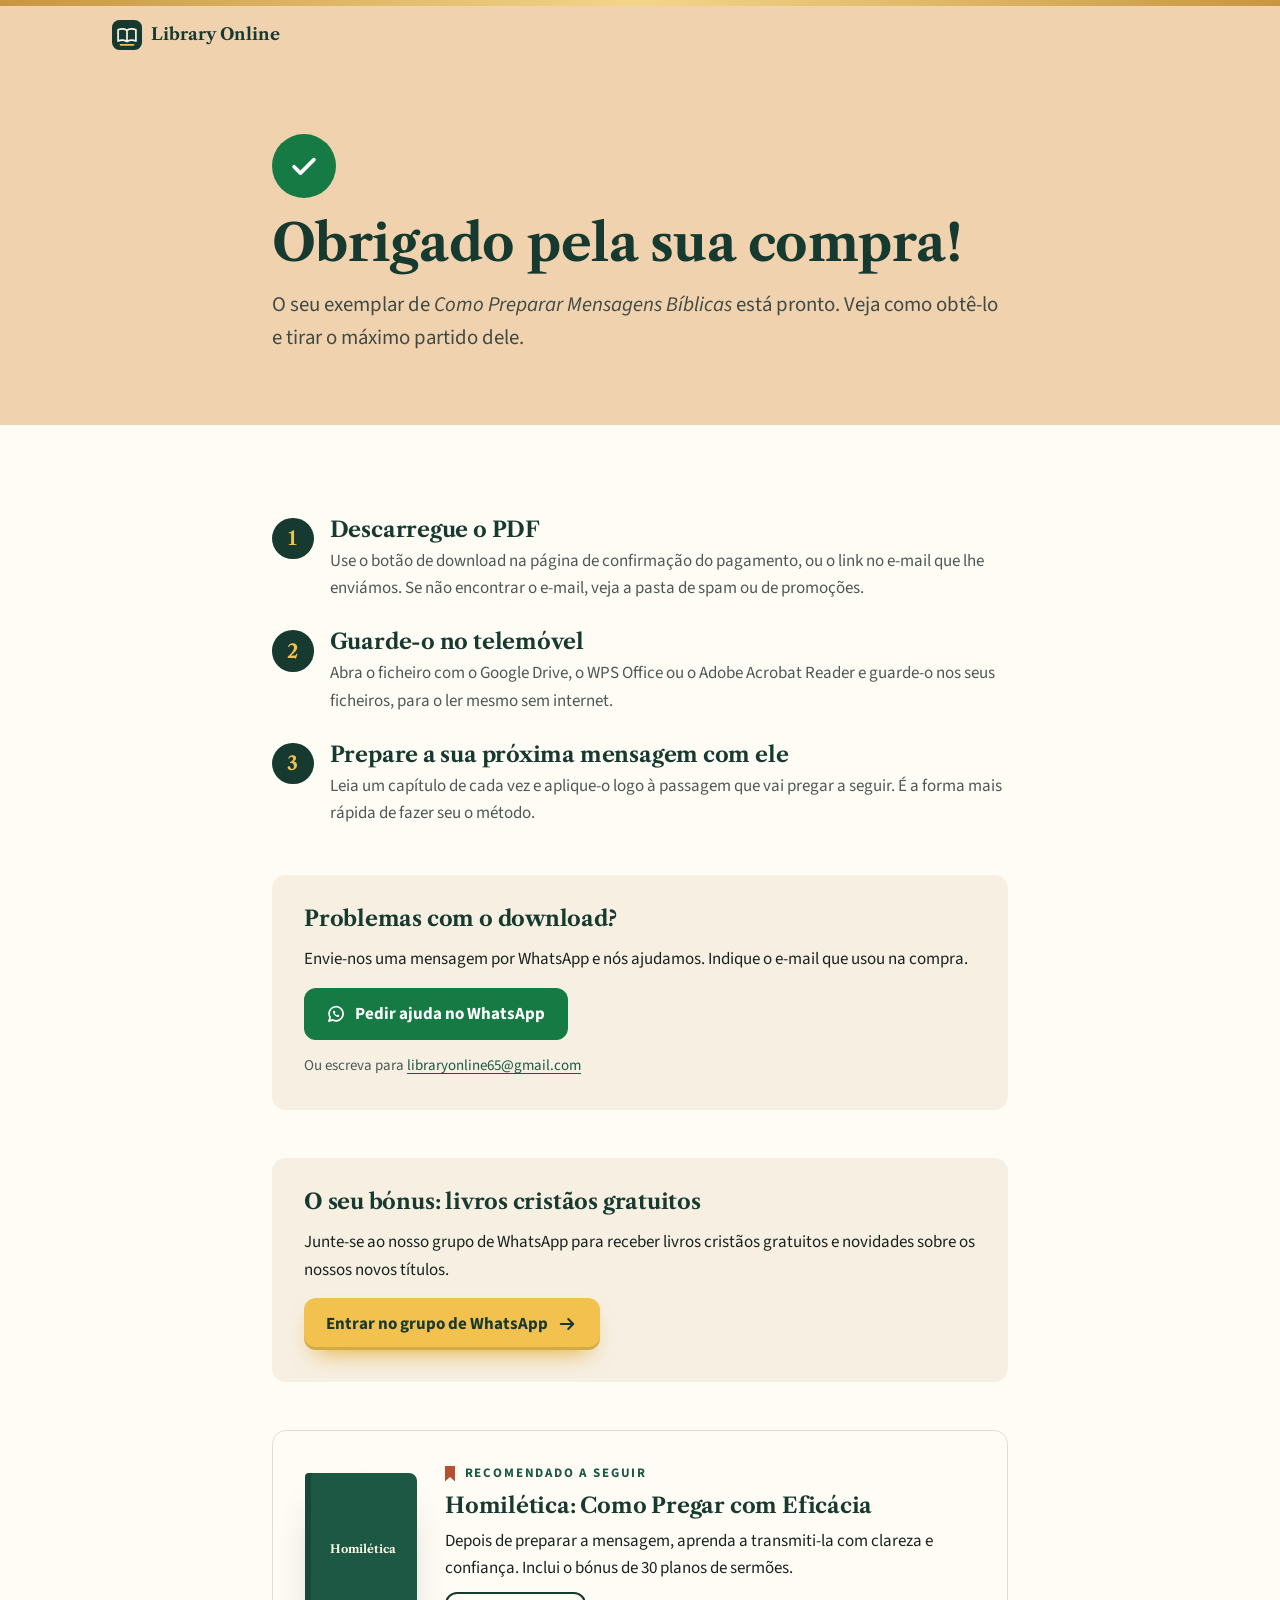
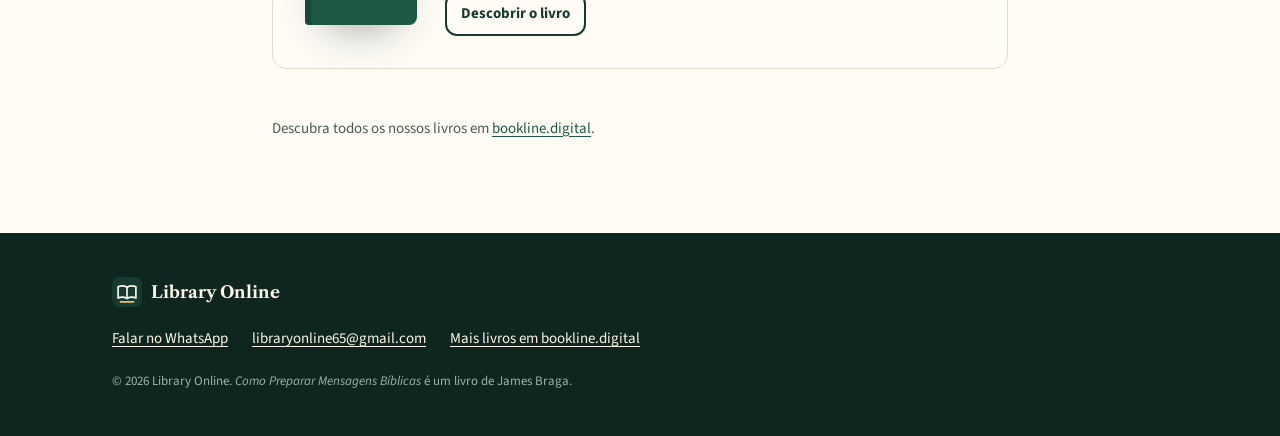
==== obrigado.html @ d7faa7a2 "Add Portuguese (Portugal) sales funnel for Como Preparar Mensagens Bíblicas European Portuguese tran" ====
<!doctype html>
<html lang="pt-PT">
<head>
  <meta charset="utf-8">
  <meta name="viewport" content="width=device-width, initial-scale=1, viewport-fit=cover">
  <title>Obrigado · Como Preparar Mensagens Bíblicas</title>
  <meta name="robots" content="noindex">
  <meta name="theme-color" content="#173a30">
  <meta name="color-scheme" content="light">
  <link rel="icon" href="data:image/svg+xml,%3Csvg xmlns='http://www.w3.org/2000/svg' viewBox='0 0 32 32'%3E%3Crect width='32' height='32' rx='8' fill='%23173a30'/%3E%3Cpath d='M6.5 10.5c3.2-1.4 6.4-1.3 9.5.5v12c-3.1-1.8-6.3-1.9-9.5-.5zM25.5 10.5c-3.2-1.4-6.4-1.3-9.5.5v12c3.1-1.8 6.3-1.9 9.5-.5z' fill='none' stroke='%23fbf6e8' stroke-width='1.8' stroke-linejoin='round'/%3E%3C/svg%3E">

  <link rel="preconnect" href="https://fonts.googleapis.com">
  <link rel="preconnect" href="https://fonts.gstatic.com" crossorigin>
  <link rel="stylesheet" href="https://fonts.googleapis.com/css2?family=Libre+Caslon+Text:ital,wght@0,700;1,400&family=Source+Sans+3:wght@400;600;700&display=swap">
  <link rel="stylesheet" href="assets/css/style.css">
</head>
<body data-page="thank-you">

<svg width="0" height="0" style="position:absolute" aria-hidden="true" focusable="false">
  <symbol id="i-check" viewBox="0 0 24 24"><path d="m5 12.5 4.5 4.5L19 7.5" fill="none" stroke="currentColor" stroke-width="2.6" stroke-linecap="round" stroke-linejoin="round"/></symbol>
  <symbol id="i-chat" viewBox="0 0 24 24"><path d="M20.5 11.6a8.4 8.4 0 0 1-12.3 7.5L3.5 20.5l1.5-4.4a8.4 8.4 0 1 1 15.5-4.5Z" fill="none" stroke="currentColor" stroke-width="2" stroke-linejoin="round"/><path d="M9.3 8.2c-.5 0-.9.4-.9 1 0 3 3.4 6.4 6.4 6.4.6 0 1-.4 1-.9v-1.2l-1.9-.8-.9.9c-1.1-.5-2.1-1.5-2.6-2.6l.9-.9-.8-1.9H9.3Z" fill="currentColor"/></symbol>
  <symbol id="i-arrow" viewBox="0 0 24 24"><path d="M4.5 12h15m-6-6 6 6-6 6" fill="none" stroke="currentColor" stroke-width="2.4" stroke-linecap="round" stroke-linejoin="round"/></symbol>
  <symbol id="i-book" viewBox="0 0 32 32"><rect width="32" height="32" rx="8" fill="#173a30"/><path d="M6.5 10.5c3.2-1.4 6.4-1.3 9.5.5v12c-3.1-1.8-6.3-1.9-9.5-.5zM25.5 10.5c-3.2-1.4-6.4-1.3-9.5.5v12c3.1-1.8 6.3-1.9 9.5-.5z" fill="none" stroke="#fbf6e8" stroke-width="1.8" stroke-linejoin="round"/><path d="M9 26.5h14" stroke="#f2c14e" stroke-width="1.8" stroke-linecap="round"/></symbol>
</svg>

<div class="cover-stripe" aria-hidden="true"></div>

<header class="site-header">
  <div class="wrap header-inner">
    <a class="brand" href="https://bookline.digital" data-link="booklineUrl"><svg aria-hidden="true"><use href="#i-book"/></svg>Library Online</a>
  </div>
</header>

<main>
  <section class="thanks-hero" aria-labelledby="thanks-title">
    <div class="wrap narrow flow">
      <span class="done-mark" aria-hidden="true"><svg><use href="#i-check"/></svg></span>
      <h1 id="thanks-title">Obrigado pela sua compra!</h1>
      <p class="lead">O seu exemplar de <i>Como Preparar Mensagens Bíblicas</i> está pronto. Veja como obtê-lo e tirar o máximo partido dele.</p>
    </div>
  </section>

  <section class="section">
    <div class="wrap narrow flow flow-lg">
      <ol class="steps-list steps-vertical">
        <li>
          <span class="step-num" aria-hidden="true">1</span>
          <h2>Descarregue o PDF</h2>
          <p>Use o botão de download na página de confirmação do pagamento, ou o link no e-mail que lhe enviámos. Se não encontrar o e-mail, veja a pasta de spam ou de promoções.</p>
        </li>
        <li>
          <span class="step-num" aria-hidden="true">2</span>
          <h2>Guarde-o no telemóvel</h2>
          <p>Abra o ficheiro com o Google Drive, o WPS Office ou o Adobe Acrobat Reader e guarde-o nos seus ficheiros, para o ler mesmo sem internet.</p>
        </li>
        <li>
          <span class="step-num" aria-hidden="true">3</span>
          <h2>Prepare a sua próxima mensagem com ele</h2>
          <p>Leia um capítulo de cada vez e aplique-o logo à passagem que vai pregar a seguir. É a forma mais rápida de fazer seu o método.</p>
        </li>
      </ol>

      <div class="panel">
        <h2>Problemas com o download?</h2>
        <p>Envie-nos uma mensagem por WhatsApp e nós ajudamos. Indique o e-mail que usou na compra.</p>
        <a class="btn btn-whatsapp" href="https://wa.me/243823226790" data-whatsapp="Olá Library Online, comprei Como Preparar Mensagens Bíblicas e preciso de ajuda para o descarregar." target="_blank" rel="noopener"><svg aria-hidden="true"><use href="#i-chat"/></svg>Pedir ajuda no WhatsApp</a>
        <p class="small">Ou escreva para <a href="mailto:libraryonline65@gmail.com" data-email>libraryonline65@gmail.com</a></p>
      </div>

      <div class="panel">
        <h2>O seu bónus: livros cristãos gratuitos</h2>
        <p>Junte-se ao nosso grupo de WhatsApp para receber livros cristãos gratuitos e novidades sobre os nossos novos títulos.</p>
        <a class="btn btn-gold" href="https://chat.whatsapp.com/DRFUqxZkOjX3fzXEaGObV3?s=cl&amp;p=a&amp;mlu=4&amp;ilr=4" data-link="whatsappGroupUrl" target="_blank" rel="noopener">Entrar no grupo de WhatsApp <svg aria-hidden="true"><use href="#i-arrow"/></svg></a>
      </div>

      <article class="upsell" aria-labelledby="upsell-title">
        <div class="upsell-cover" aria-hidden="true">Homilética</div>
        <div class="flow flow-sm">
          <p class="eyebrow">Recomendado a seguir</p>
          <h3 id="upsell-title">Homilética: Como Pregar com Eficácia</h3>
          <p>Depois de preparar a mensagem, aprenda a transmiti-la com clareza e confiança. Inclui o bónus de 30 planos de sermões.</p>
          <a class="btn btn-outline" href="https://livresenligne.mychariow.shop/prd_ieom7w6g" data-link="upsellUrl">Descobrir o livro</a>
        </div>
      </article>

      <p class="small">Descubra todos os nossos livros em <a href="https://bookline.digital" data-link="booklineUrl">bookline.digital</a>.</p>
    </div>
  </section>
</main>

<footer class="site-footer thanks-footer">
  <div class="wrap footer-grid">
    <a class="brand" href="https://bookline.digital" data-link="booklineUrl"><svg aria-hidden="true"><use href="#i-book"/></svg>Library Online</a>
    <ul class="footer-links">
      <li><a href="https://wa.me/243823226790" data-whatsapp="Olá Library Online!" target="_blank" rel="noopener">Falar no WhatsApp</a></li>
      <li><a href="mailto:libraryonline65@gmail.com" data-email>libraryonline65@gmail.com</a></li>
      <li><a href="https://bookline.digital" data-link="booklineUrl">Mais livros em bookline.digital</a></li>
    </ul>
    <p class="fine">© <span data-year>2026</span> Library Online. <i>Como Preparar Mensagens Bíblicas</i> é um livro de James Braga.</p>
  </div>
</footer>

<script src="assets/js/config.js"></script>
<script src="assets/js/main.js"></script>
</body>
</html>
---- assets/css/style.css ----
/* ==========================================================================
   Como Preparar Mensagens Bíblicas · funil de vendas (pt-PT)
   Layout concept: the preacher's study. The book sits on the sand-coloured
   desk of the posters, then the page reads like a sermon outline: one strong
   column, Roman-numeral divisions, and deep-green bands taken from the cover
   for the two moments that matter, the method and the offer. The gilded page
   edges and the rust ribbon of the cover are the page's two small details.

   One deliberate light look for every visitor: the colours of the book cover
   are the brand, so there is no dark variant. Every colour is set explicitly.
   ========================================================================== */

:root {
  /* Colour */
  --sand: #f0d2af;        /* the posters' backdrop (hero, help band) */
  --paper: #fffcf6;       /* reading surface */
  --paper-warm: #f6efe2;  /* alternate band */
  --green: #1d5844;       /* cover green, lifted for text and marks */
  --forest: #173a30;      /* dark bands, headings (the cover itself) */
  --forest-deep: #0f2620; /* footer */
  --ink: #18231f;         /* body text */
  --ink-soft: #4b5a54;    /* secondary text */
  --ink-warm: #3f4a45;    /* secondary text on sand */
  --gold: #f2c14e;        /* calls to action, like the title on the cover */
  --gold-deep: #e0a93a;
  --gilt-dark: #c8963e;   /* gilded page edges */
  --gilt-light: #f3d58a;
  --ribbon: #b5512e;      /* the rust ribbon bookmark */
  --whatsapp: #157a43;
  --white: #ffffff;
  --on-dark: #fbf6e8;
  --on-dark-soft: #cfdcd4;
  --on-dark-faint: #9db3a8;
  --line: #e6dccd;
  --line-dark: #2c5446;

  /* Type */
  --font-display: "Libre Caslon Text", Georgia, "Times New Roman", serif;
  --font-body: "Source Sans 3", "Segoe UI", Roboto, "Helvetica Neue", Arial, sans-serif;
  --fs-xs: .8125rem;
  --fs-sm: .9375rem;
  --fs-body: 1.0625rem;
  --fs-lead: clamp(1.125rem, 1.06rem + .3vw, 1.3rem);
  --fs-h3: clamp(1.15rem, 1.08rem + .35vw, 1.35rem);
  --fs-h2: clamp(1.75rem, 1.36rem + 1.75vw, 2.6rem);
  --fs-h1: clamp(2rem, 1.4rem + 2.9vw, 3.2rem);   /* Portuguese headlines run longer */

  /* Space and shape */
  --gutter: 20px;
  --wrap: 1120px;
  --narrow: 46rem;
  --section: clamp(3.5rem, 2.6rem + 4vw, 6.5rem);
  --radius: 14px;
  --radius-sm: 10px;
  --shadow: 0 22px 44px -22px rgba(15, 38, 32, .45);
  --sticky-h: 76px;

  color-scheme: light;
}

@media (min-width: 768px) {
  :root { --gutter: 32px; }
}

/* ---------- Base ---------- */

*, *::before, *::after { box-sizing: border-box; }

html { -webkit-text-size-adjust: 100%; scroll-behavior: smooth; }

body {
  margin: 0;
  background: var(--paper);
  color: var(--ink);
  font-family: var(--font-body);
  font-size: var(--fs-body);
  line-height: 1.6;
  -webkit-font-smoothing: antialiased;
  text-rendering: optimizeLegibility;
}

img { display: block; max-width: 100%; height: auto; }
picture { display: block; }
a { color: var(--green); text-underline-offset: .18em; }
p, ul, ol, figure, blockquote { margin: 0; }
ul, ol { padding: 0; }

h1, h2, h3 {
  margin: 0;
  font-family: var(--font-display);
  font-weight: 700;
  line-height: 1.14;
  letter-spacing: -.01em;
  text-wrap: balance;
}

:focus-visible { outline: 3px solid var(--green); outline-offset: 3px; border-radius: 4px; }
.dark :focus-visible { outline-color: var(--gold); }

.visually-hidden {
  position: absolute !important;
  width: 1px; height: 1px;
  overflow: hidden;
  clip: rect(0 0 0 0);
  white-space: nowrap;
}

/* ---------- Layout helpers ---------- */

.wrap {
  width: 100%;
  max-width: var(--wrap);
  margin-inline: auto;
  padding-inline: var(--gutter);
}
.wrap.narrow { max-width: calc(var(--narrow) + 2 * var(--gutter)); }

.section { padding-block: var(--section); }

.flow { display: flex; flex-direction: column; gap: var(--flow, 1rem); }
.flow-lg { --flow: clamp(2rem, 1.5rem + 2vw, 3rem); }
.flow-sm { --flow: .6rem; }

.dark { background: var(--forest); color: var(--on-dark); }

.cover-stripe {
  height: 6px;
  background: linear-gradient(90deg, var(--gilt-dark), var(--gilt-light) 50%, var(--gilt-dark));
}

/* ---------- Type helpers ---------- */

.eyebrow {
  display: flex;
  align-items: center;
  gap: .6rem;
  font-size: var(--fs-xs);
  font-weight: 700;
  letter-spacing: .14em;
  text-transform: uppercase;
  color: var(--green);
}
.eyebrow::before {
  content: "";
  flex: none;
  width: 10px;
  height: 16px;
  background: var(--ribbon);
  clip-path: polygon(0 0, 100% 0, 100% 100%, 50% 72%, 0 100%);
}
.dark .eyebrow { color: var(--gold); }

.lead { font-size: var(--fs-lead); color: var(--ink-soft); }
.dark .lead { color: var(--on-dark-soft); }

.section-title { font-size: var(--fs-h2); color: var(--forest); }
.dark .section-title { color: var(--on-dark); }

.section-head { max-width: var(--narrow); }

.small { font-size: var(--fs-sm); color: var(--ink-soft); }

/* ---------- Buttons ---------- */

.btn {
  display: inline-flex;
  align-items: center;
  justify-content: center;
  gap: .55rem;
  min-height: 52px;
  padding: .8rem 1.4rem;
  border: 0;
  border-radius: 12px;
  font: 700 1.0625rem/1.2 var(--font-body);
  text-align: center;
  text-decoration: none;
  cursor: pointer;
  transition: transform .15s ease, background-color .15s ease, box-shadow .15s ease;
}
.btn svg { width: 20px; height: 20px; flex: none; }
.btn:active { transform: translateY(1px); }

.btn-gold {
  background: var(--gold);
  color: var(--forest);
  box-shadow: 0 12px 24px -12px rgba(226, 157, 18, .95), inset 0 -3px 0 rgba(15, 38, 32, .14);
}
.btn-gold:hover { background: var(--gold-deep); }

.btn-outline {
  min-height: 44px;
  padding: .55rem 1rem;
  font-size: var(--fs-sm);
  color: var(--forest);
  background: transparent;
  box-shadow: inset 0 0 0 2px var(--forest);
}
.btn-outline:hover { background: var(--forest); color: var(--on-dark); }

.btn-whatsapp { background: var(--whatsapp); color: var(--white); }
.btn-whatsapp:hover { background: var(--forest); }

.btn-lg {
  flex-direction: column;
  gap: .15rem;
  min-height: 64px;
  padding: .85rem 1.6rem;
  font-size: 1.2rem;
}
.btn-main { display: inline-flex; align-items: center; gap: .5rem; }
.btn-sub { font-size: .8rem; font-weight: 600; letter-spacing: .02em; opacity: .82; }
.btn-block { width: 100%; }

/* A slow light sweep across the main buttons, like light on the gilded page edges */
.btn-shine { position: relative; overflow: hidden; isolation: isolate; }
.btn-shine::after {
  content: "";
  position: absolute;
  inset: 0;
  z-index: -1;
  background: linear-gradient(115deg, transparent 32%, rgba(255, 255, 255, .6) 46%, transparent 60%);
  transform: translateX(-130%);
  animation: shine 5s ease-in-out 1.2s infinite;
}
@keyframes shine {
  0%, 62% { transform: translateX(-130%); }
  88%, 100% { transform: translateX(130%); }
}

/* ---------- Price ---------- */

.price {
  display: flex;
  flex-wrap: wrap;
  align-items: baseline;
  gap: .3rem .75rem;
  font-variant-numeric: tabular-nums;
}
.price-now {
  font-family: var(--font-display);
  font-weight: 700;
  font-size: 2rem;
  line-height: 1;
  color: var(--forest);
}
.price-was {
  font-size: 1.05rem;
  color: var(--ink-soft);
  text-decoration: line-through;
  text-decoration-color: var(--ribbon);
  text-decoration-thickness: 2px;
}
.price-note { font-size: var(--fs-sm); color: var(--ink-soft); }
.tag {
  align-self: center;
  padding: .2rem .5rem;
  border-radius: 6px;
  background: var(--ribbon);
  color: var(--white);
  font-size: .8rem;
  font-weight: 700;
  letter-spacing: .02em;
}
.dark .price-now { color: var(--on-dark); }
.dark .price-was, .dark .price-note { color: var(--on-dark-soft); }

/* ---------- Countdown ---------- */

.countdown {
  display: flex;
  flex-wrap: wrap;
  align-items: center;
  gap: .5rem .9rem;
}
.countdown-label {
  font-size: var(--fs-xs);
  font-weight: 700;
  letter-spacing: .12em;
  text-transform: uppercase;
  color: var(--ribbon);
}
.countdown-units { display: inline-flex; gap: .4rem; }
.cd-unit { display: flex; flex-direction: column; align-items: center; gap: .2rem; }
.cd-unit b {
  min-width: 2.7rem;
  padding: .4rem .3rem;
  border-radius: 8px;
  background: var(--forest);
  color: var(--on-dark);
  font-family: var(--font-body);
  font-weight: 700;
  font-size: 1.3rem;
  line-height: 1;
  text-align: center;
  font-variant-numeric: tabular-nums;
}
.cd-unit small {
  font-size: .66rem;
  font-weight: 700;
  letter-spacing: .08em;
  text-transform: uppercase;
  color: var(--ink-soft);
}
.dark .countdown-label { color: var(--gold); }
.dark .cd-unit b { background: var(--on-dark); color: var(--forest); }
.dark .cd-unit small { color: var(--on-dark-soft); }
.offer-card .countdown-label { color: var(--ribbon); }
.offer-card .cd-unit b { background: var(--forest); color: var(--on-dark); }
.offer-card .cd-unit small { color: var(--ink-soft); }

.topbar-timer { font-weight: 700; color: var(--gold); font-variant-numeric: tabular-nums; }

/* ---------- Top bar and header ---------- */

.topbar {
  padding: .5rem var(--gutter);
  background: var(--forest);
  color: var(--on-dark);
  font-size: var(--fs-sm);
  text-align: center;
  line-height: 1.4;
}
.topbar strong { color: var(--gold); }

.site-header { background: var(--sand); }
.header-inner {
  display: flex;
  align-items: center;
  justify-content: space-between;
  gap: 1rem;
  padding-block: .85rem;
}

.brand {
  display: inline-flex;
  align-items: center;
  gap: .55rem;
  font-family: var(--font-display);
  font-weight: 700;
  font-size: 1.05rem;
  color: var(--forest);
  text-decoration: none;
}
.brand svg { width: 30px; height: 30px; flex: none; }
.dark .brand { color: var(--on-dark); }

/* ---------- Hero ---------- */

.hero { background: var(--sand); padding-block: 1.25rem var(--section); }

.hero-grid { display: grid; gap: 1.75rem; }

.hero-copy { display: flex; flex-direction: column; gap: 1rem; }
.hero h1 { font-size: var(--fs-h1); color: var(--forest); }
.hero h1 em { font-style: italic; font-weight: 400; color: var(--green); }
.hero .lead { color: var(--ink-warm); max-width: 36rem; }

.hero-visual {
  position: relative;
  justify-self: center;
  width: min(100%, 360px);
}
.hero-visual img { width: 100%; }

.seal {
  position: absolute;
  right: -6px;
  bottom: 14%;
  display: grid;
  place-content: center;
  width: 96px;
  height: 96px;
  border-radius: 50%;
  background: var(--ribbon);
  color: var(--white);
  text-align: center;
  line-height: 1.05;
  transform: rotate(-8deg);
  box-shadow: 0 14px 26px -12px rgba(110, 40, 15, .65);
}
.seal strong { font-family: var(--font-display); font-size: 1.65rem; }
.seal span { font-size: .66rem; font-weight: 700; letter-spacing: .1em; text-transform: uppercase; }

.hero-buy { display: flex; flex-direction: column; gap: 1rem; }
.hero-buy .btn-lg { width: 100%; }

.trust {
  list-style: none;
  display: flex;
  flex-wrap: wrap;
  gap: .5rem 1.1rem;
  font-size: var(--fs-sm);
  font-weight: 600;
  color: var(--forest);
}
.trust li { display: inline-flex; align-items: center; gap: .4rem; }
.trust svg { width: 18px; height: 18px; flex: none; color: var(--green); }

@media (min-width: 900px) {
  .hero { padding-top: 2.5rem; }
  .hero-grid {
    grid-template-columns: minmax(0, 1.1fr) minmax(0, .9fr);
    grid-template-areas: "copy visual" "buy visual";
    column-gap: 3.5rem;
    row-gap: 2rem;
  }
  .hero-copy { grid-area: copy; align-self: end; }
  .hero-visual { grid-area: visual; align-self: center; width: min(100%, 470px); }
  .hero-buy { grid-area: buy; align-self: start; }
  .hero-buy .btn-lg { width: auto; min-width: 22rem; align-self: flex-start; }
  .seal { width: 112px; height: 112px; }
  .seal strong { font-size: 1.9rem; }
}

/* ---------- Proof strip ---------- */

.proof { border-bottom: 1px solid var(--line); }
.proof-grid {
  list-style: none;
  display: grid;
  grid-template-columns: repeat(3, minmax(0, 1fr));
  gap: 1rem;
  padding-block: 1.6rem;
  text-align: center;
}
.proof strong {
  display: block;
  font-family: var(--font-display);
  font-size: clamp(1.45rem, 1.15rem + 1.4vw, 2.2rem);
  line-height: 1.1;
  color: var(--green);
  font-variant-numeric: tabular-nums;
}
.proof span {
  display: block;
  margin-top: .3rem;
  font-size: var(--fs-xs);
  line-height: 1.35;
  color: var(--ink-soft);
}

/* ---------- Problem ---------- */

.pain-list { list-style: none; display: grid; gap: .9rem; }
.pain-list li {
  position: relative;
  padding-left: 1.9rem;
  font-size: var(--fs-lead);
  line-height: 1.5;
}
.pain-list li::before {
  content: "";
  position: absolute;
  left: 0;
  top: .72em;
  width: 1.05rem;
  height: 3px;
  border-radius: 2px;
  background: var(--ribbon);
}

/* ---------- Method band ---------- */

.method-grid { display: grid; gap: 2rem; align-items: center; }
.method-photo {
  overflow: hidden;
  border-radius: var(--radius);
  aspect-ratio: 4 / 3;
  max-width: 100%;
}
.method-photo img { width: 100%; height: 100%; object-fit: cover; object-position: 30% 16%; }

.scripture { display: flex; flex-direction: column; gap: .7rem; }
.scripture p {
  font-family: var(--font-display);
  font-style: italic;
  font-weight: 400;
  font-size: clamp(1.25rem, 1.1rem + .8vw, 1.65rem);
  line-height: 1.45;
}
.scripture cite {
  font-style: normal;
  font-size: var(--fs-xs);
  font-weight: 700;
  letter-spacing: .14em;
  text-transform: uppercase;
  color: var(--gold);
}
.method-copy .rule { height: 1px; background: var(--line-dark); }

@media (min-width: 860px) {
  .method-grid { grid-template-columns: minmax(0, 5fr) minmax(0, 7fr); gap: 4rem; }
  .method-photo { aspect-ratio: 4 / 5; }
}

/* ---------- The book ---------- */

.book-grid { display: grid; gap: 2.5rem; align-items: start; }
.book-photo {
  overflow: hidden;
  max-width: 520px;
  border-radius: var(--radius);
  box-shadow: var(--shadow);
}
.book-copy h3 { font-size: var(--fs-h3); color: var(--forest); }
.book-copy .btn { align-self: flex-start; }

.checklist { list-style: none; display: grid; gap: .8rem; }
.checklist li { position: relative; padding-left: 2.15rem; }
.checklist li::before {
  content: "";
  position: absolute;
  left: 0;
  top: .12em;
  width: 1.4rem;
  height: 1.4rem;
  border-radius: 50%;
  background: var(--gold);
}
.checklist li::after {
  content: "";
  position: absolute;
  left: .5rem;
  top: .38em;
  width: .4rem;
  height: .72rem;
  border: solid var(--forest);
  border-width: 0 2.5px 2.5px 0;
  transform: rotate(45deg);
}
.checklist strong { color: var(--forest); }
.dark .checklist strong { color: var(--on-dark); }

@media (min-width: 900px) {
  .book-grid { grid-template-columns: minmax(0, 5fr) minmax(0, 7fr); gap: 4rem; }
  .book-photo { position: sticky; top: 2rem; }
}

/* ---------- Inside the book: the sermon outline ---------- */

.inside { background: var(--paper-warm); }
.outline-grid {
  display: grid;
  gap: 1.5rem;
  grid-template-areas: "one" "two" "note";
}
.part-one { grid-area: one; }
.part-two { grid-area: two; }
.outline-grid .inside-note { grid-area: note; }

.sheet {
  display: flex;
  flex-direction: column;
  gap: .9rem;
  padding: clamp(1.35rem, 1rem + 2vw, 2.25rem);
  border: 1px solid var(--line);
  border-radius: var(--radius);
  background: var(--paper);
}
.sheet-part {
  font-size: var(--fs-xs);
  font-weight: 700;
  letter-spacing: .14em;
  text-transform: uppercase;
  color: var(--ribbon);
}
.sheet h3 { font-size: var(--fs-h3); color: var(--forest); }

.outline { list-style: none; counter-reset: division; display: flex; flex-direction: column; }
.outline li {
  counter-increment: division;
  display: grid;
  grid-template-columns: 3.4rem minmax(0, 1fr);
  padding-block: .85rem;
  border-top: 1px solid var(--line);
}
.outline li::before {
  content: counter(division, upper-roman) ".";
  grid-row: span 2;
  font-family: var(--font-display);
  font-weight: 700;
  font-size: 1.05rem;
  line-height: 1.5;
  color: var(--green);
}
.outline li > * { grid-column: 2; }
.outline strong { color: var(--forest); font-size: 1.0625rem; }
.outline p { font-size: var(--fs-sm); color: var(--ink-soft); }

.inside-note {
  display: flex;
  align-items: flex-start;
  gap: .75rem;
  max-width: var(--narrow);
  color: var(--ink-soft);
}
.inside-note svg { width: 22px; height: 22px; flex: none; margin-top: .15em; color: var(--green); }

@media (min-width: 900px) {
  .outline-grid {
    grid-template-columns: repeat(2, minmax(0, 1fr));
    grid-template-rows: auto 1fr;
    grid-template-areas: "one two" "note two";
    align-items: start;
  }
  .outline-grid .inside-note { padding-inline: .5rem; }
}

/* ---------- Audience ---------- */

.audience-grid {
  list-style: none;
  display: grid;
  grid-template-columns: minmax(0, 1fr);
  column-gap: 2.5rem;
}
.audience-grid li {
  display: flex;
  flex-direction: column;
  gap: .3rem;
  padding-block: 1.2rem;
  border-top: 2px solid var(--forest);
}
.audience-grid h3 { font-size: var(--fs-h3); color: var(--forest); }
.audience-grid p { color: var(--ink-soft); }

.callout {
  max-width: var(--narrow);
  padding: 1.1rem 1.3rem;
  border-radius: var(--radius-sm);
  background: var(--paper-warm);
  color: var(--ink);
}
.callout strong { color: var(--forest); }

@media (min-width: 640px) {
  .audience-grid { grid-template-columns: repeat(2, minmax(0, 1fr)); }
}
@media (min-width: 980px) {
  .audience-grid { grid-template-columns: repeat(3, minmax(0, 1fr)); }
}

/* ---------- Author ---------- */

.author { background: var(--paper-warm); }
.author-box { display: grid; gap: 1.5rem; align-items: center; }
.monogram {
  display: grid;
  place-items: center;
  width: 104px;
  height: 104px;
  border-radius: 50%;
  background: var(--green);
  color: var(--gold);
  font-family: var(--font-display);
  font-weight: 700;
  font-size: 2.3rem;
  letter-spacing: .02em;
  box-shadow: inset 0 0 0 5px var(--green), inset 0 0 0 7px var(--gold);
}
@media (min-width: 760px) {
  .author-box { grid-template-columns: auto minmax(0, 1fr); gap: 2.5rem; }
}

/* ---------- Offer ---------- */

.offer-grid { display: grid; gap: 2.5rem; align-items: center; }
.offer .checklist li { color: var(--on-dark); }

.offer-card {
  display: flex;
  flex-direction: column;
  gap: 1rem;
  padding: clamp(1.25rem, 1rem + 1.5vw, 2rem);
  border-radius: 18px;
  background: var(--paper);
  color: var(--ink);
  box-shadow: 0 30px 60px -25px rgba(0, 0, 0, .6);
}
.offer-thumb {
  display: grid;
  place-items: center;
  padding-block: .4rem;
  border-radius: var(--radius-sm);
  background: var(--sand);
}
.offer-thumb img { width: min(58%, 210px); }
.offer-card .price-now { color: var(--forest); }
.offer-card .price-was, .offer-card .price-note { color: var(--ink-soft); }
.offer-card :focus-visible { outline-color: var(--green); }
.offer-title { font-family: var(--font-display); font-weight: 700; font-size: 1.3rem; line-height: 1.2; color: var(--forest); }
.offer-meta { font-size: var(--fs-sm); color: var(--ink-soft); }

.pay-methods { list-style: none; display: flex; flex-wrap: wrap; gap: .4rem; }
.pay-methods li {
  padding: .2rem .6rem;
  border: 1px solid var(--line);
  border-radius: 999px;
  font-size: .78rem;
  font-weight: 600;
  color: var(--ink-soft);
}
.secure { display: flex; align-items: center; gap: .45rem; font-size: var(--fs-xs); color: var(--ink-soft); }
.secure svg { width: 16px; height: 16px; flex: none; color: var(--whatsapp); }

@media (min-width: 900px) {
  .offer-grid { grid-template-columns: minmax(0, 1fr) minmax(0, 27rem); gap: 4rem; }
}

/* ---------- Steps ---------- */

.steps-list { list-style: none; display: grid; gap: 1.75rem; }
.steps-list li { display: flex; flex-direction: column; gap: .5rem; }
.step-num {
  display: grid;
  place-items: center;
  width: 2.6rem;
  height: 2.6rem;
  border-radius: 50%;
  background: var(--forest);
  color: var(--gold);
  font-family: var(--font-display);
  font-weight: 700;
  font-size: 1.2rem;
}
.steps-list h2, .steps-list h3 { font-size: var(--fs-h3); color: var(--forest); }
.steps-list p { color: var(--ink-soft); }

.steps-vertical li {
  display: grid;
  grid-template-columns: 2.6rem minmax(0, 1fr);
  column-gap: 1rem;
  row-gap: .35rem;
  align-items: start;
}
.steps-vertical .step-num { grid-row: span 2; }
.steps-vertical li > :not(.step-num) { grid-column: 2; }

@media (min-width: 860px) {
  .steps-row { grid-template-columns: repeat(3, minmax(0, 1fr)); gap: 2.5rem; }
}

/* ---------- Help ---------- */

.help { background: var(--sand); }
.help-box { align-items: flex-start; }
.help-box .lead { color: var(--ink-warm); }
.help-contact { font-size: var(--fs-sm); color: var(--ink-warm); }
.help-contact a { color: var(--forest); font-weight: 700; }

/* ---------- FAQ ---------- */

.faq-list { display: flex; flex-direction: column; border-top: 1px solid var(--line); }
.faq-list details { border-bottom: 1px solid var(--line); }
.faq-list summary {
  position: relative;
  padding: 1.1rem 2.5rem 1.1rem 0;
  list-style: none;
  cursor: pointer;
  font-weight: 700;
  font-size: 1.1rem;
  line-height: 1.4;
  color: var(--forest);
}
.faq-list summary::-webkit-details-marker { display: none; }
.faq-list summary::after {
  content: "";
  position: absolute;
  right: .45rem;
  top: 50%;
  width: .65rem;
  height: .65rem;
  border: solid var(--green);
  border-width: 0 2.5px 2.5px 0;
  transform: translateY(-70%) rotate(45deg);
  transition: transform .2s ease;
}
.faq-list details[open] summary::after { transform: translateY(-25%) rotate(-135deg); }
.faq-answer { display: flex; flex-direction: column; gap: .6rem; padding-bottom: 1.2rem; color: var(--ink-soft); }

/* ---------- Free books group ---------- */

.group { background: var(--paper-warm); }
.group-box { display: grid; gap: 1.25rem; align-items: start; }
.group-box .btn { align-self: flex-start; }
.group-mark {
  display: grid;
  place-items: center;
  width: 64px;
  height: 64px;
  border-radius: 50%;
  background: var(--whatsapp);
  color: var(--white);
}
.group-mark svg { width: 30px; height: 30px; }
@media (min-width: 760px) {
  .group-box { grid-template-columns: auto minmax(0, 1fr); gap: 2rem; }
}

/* ---------- Final call ---------- */

.final-grid { display: grid; gap: 2.5rem; align-items: center; }
.final-buy { display: flex; flex-direction: column; gap: 1rem; align-items: flex-start; }
.final-buy .btn-lg { width: 100%; }
.final-visual {
  order: -1;
  justify-self: center;
  width: 100%;
  max-width: 230px;
  padding: .5rem;
  border-radius: 18px;
  background: var(--sand);
}
.final-visual img { width: min(100%, 300px); margin-inline: auto; }

@media (min-width: 900px) {
  .final-grid { grid-template-columns: minmax(0, 7fr) minmax(0, 5fr); gap: 4rem; }
  .final-buy .btn-lg { width: auto; min-width: 22rem; }
  .final-visual { order: 0; max-width: 400px; padding: .75rem 1rem; }
}

/* ---------- Footer ---------- */

.site-footer {
  padding-block: 2.75rem calc(2.75rem + var(--sticky-h));
  background: var(--forest-deep);
  color: var(--on-dark-soft);
  font-size: var(--fs-sm);
}
.footer-grid { display: grid; gap: 1.25rem; }
.footer-links { list-style: none; display: flex; flex-wrap: wrap; gap: .5rem 1.5rem; }
.site-footer a { color: var(--on-dark); }
.fine { font-size: var(--fs-xs); color: var(--on-dark-faint); }

/* ---------- Sticky buy bar ---------- */

.sticky-cta {
  position: fixed;
  left: 0;
  right: 0;
  bottom: 0;
  z-index: 50;
  padding: .6rem var(--gutter) calc(.6rem + env(safe-area-inset-bottom, 0px));
  border-top: 1px solid var(--line);
  background: var(--paper);
  box-shadow: 0 -14px 30px -20px rgba(15, 38, 32, .55);
  transform: translateY(110%);
  visibility: hidden;
  transition: transform .25s ease, visibility 0s linear .25s;
}
.sticky-cta.is-visible { transform: none; visibility: visible; transition: transform .25s ease; }
.sticky-inner {
  display: flex;
  align-items: center;
  gap: .6rem;
  max-width: calc(var(--wrap) - 2 * var(--gutter));
  margin-inline: auto;
}
.sticky-price { display: flex; flex-direction: column; margin-right: auto; line-height: 1.2; font-variant-numeric: tabular-nums; }
.sticky-price s { font-size: .78rem; color: var(--ink-soft); text-decoration-color: var(--ribbon); text-decoration-thickness: 2px; }
.sticky-price strong { font-family: var(--font-display); font-size: 1.15rem; color: var(--forest); }
.sticky-wa {
  display: grid;
  place-items: center;
  flex: none;
  width: 48px;
  height: 48px;
  border-radius: 12px;
  background: var(--whatsapp);
  color: var(--white);
}
.sticky-wa svg { width: 24px; height: 24px; }
.sticky-cta .btn { min-height: 48px; padding-inline: 1.1rem; }

/* ---------- Thank-you page ---------- */

.thanks-hero { background: var(--sand); padding-block: clamp(2.5rem, 2rem + 3vw, 4.5rem); }
.thanks-hero h1 { font-size: var(--fs-h1); color: var(--forest); }
.thanks-hero .lead { color: var(--ink-warm); }
.done-mark {
  display: grid;
  place-items: center;
  width: 64px;
  height: 64px;
  border-radius: 50%;
  background: var(--whatsapp);
  color: var(--white);
}
.done-mark svg { width: 34px; height: 34px; }

.panel {
  display: flex;
  flex-direction: column;
  gap: .9rem;
  padding: clamp(1.25rem, 1rem + 1.5vw, 2rem);
  border-radius: var(--radius);
  background: var(--paper-warm);
}
.panel h2 { font-size: var(--fs-h3); color: var(--forest); }
.panel .btn { align-self: flex-start; }

.upsell {
  display: grid;
  gap: 1.25rem;
  align-items: center;
  padding: clamp(1.25rem, 1rem + 1.5vw, 2rem);
  border: 1px solid var(--line);
  border-radius: var(--radius);
}
.upsell-cover {
  display: grid;
  place-items: center;
  width: 112px;
  height: 152px;
  padding: .5rem .5rem .5rem .75rem;
  border-radius: 4px 8px 8px 4px;
  background: var(--green);
  color: var(--on-dark);
  font-family: var(--font-display);
  font-weight: 700;
  font-size: .72rem;
  line-height: 1.25;
  text-align: center;
  overflow-wrap: anywhere;
  box-shadow: inset 6px 0 0 rgba(0, 0, 0, .18), var(--shadow);
}
.upsell h3 { font-size: var(--fs-h3); color: var(--forest); }
.upsell .btn { align-self: flex-start; }
@media (min-width: 640px) {
  .upsell { grid-template-columns: auto minmax(0, 1fr); gap: 1.75rem; }
}
.thanks-footer { padding-bottom: 2.75rem; }

/* ---------- Motion preferences ---------- */

@media (prefers-reduced-motion: reduce) {
  html { scroll-behavior: auto; }
  *, *::before, *::after { animation: none !important; transition: none !important; }
}
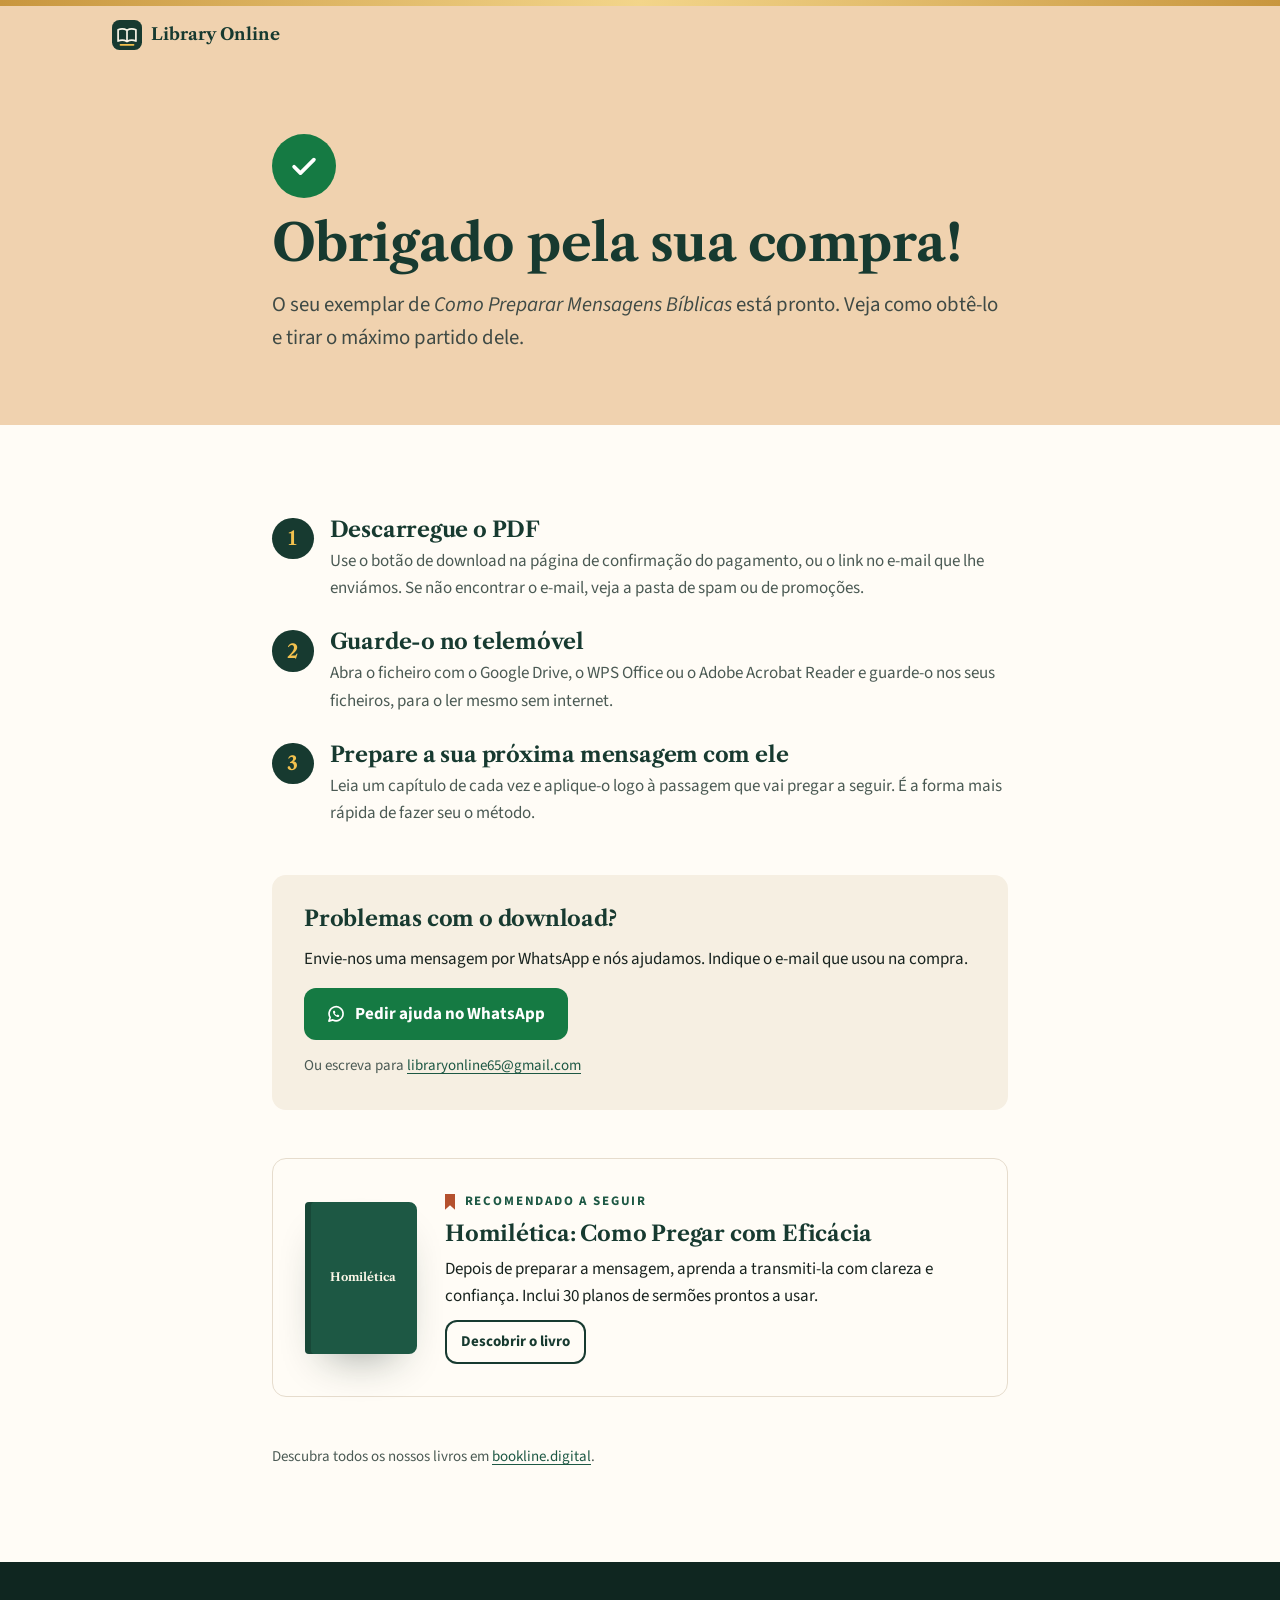
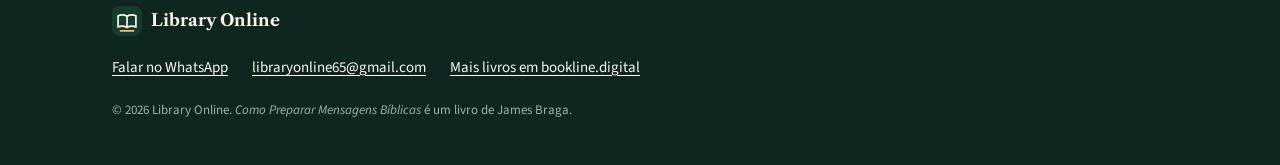
==== commit 74b1e9a2: "Set the payment link, remove the bonus, blur numbers in the video, prepare Hostinger - config.js: ch" ====
--- a/obrigado.html
+++ b/obrigado.html
@@ -19,7 +19,6 @@
 <svg width="0" height="0" style="position:absolute" aria-hidden="true" focusable="false">
   <symbol id="i-check" viewBox="0 0 24 24"><path d="m5 12.5 4.5 4.5L19 7.5" fill="none" stroke="currentColor" stroke-width="2.6" stroke-linecap="round" stroke-linejoin="round"/></symbol>
   <symbol id="i-chat" viewBox="0 0 24 24"><path d="M20.5 11.6a8.4 8.4 0 0 1-12.3 7.5L3.5 20.5l1.5-4.4a8.4 8.4 0 1 1 15.5-4.5Z" fill="none" stroke="currentColor" stroke-width="2" stroke-linejoin="round"/><path d="M9.3 8.2c-.5 0-.9.4-.9 1 0 3 3.4 6.4 6.4 6.4.6 0 1-.4 1-.9v-1.2l-1.9-.8-.9.9c-1.1-.5-2.1-1.5-2.6-2.6l.9-.9-.8-1.9H9.3Z" fill="currentColor"/></symbol>
-  <symbol id="i-arrow" viewBox="0 0 24 24"><path d="M4.5 12h15m-6-6 6 6-6 6" fill="none" stroke="currentColor" stroke-width="2.4" stroke-linecap="round" stroke-linejoin="round"/></symbol>
   <symbol id="i-book" viewBox="0 0 32 32"><rect width="32" height="32" rx="8" fill="#173a30"/><path d="M6.5 10.5c3.2-1.4 6.4-1.3 9.5.5v12c-3.1-1.8-6.3-1.9-9.5-.5zM25.5 10.5c-3.2-1.4-6.4-1.3-9.5.5v12c3.1-1.8 6.3-1.9 9.5-.5z" fill="none" stroke="#fbf6e8" stroke-width="1.8" stroke-linejoin="round"/><path d="M9 26.5h14" stroke="#f2c14e" stroke-width="1.8" stroke-linecap="round"/></symbol>
 </svg>
 
@@ -67,18 +66,12 @@
         <p class="small">Ou escreva para <a href="mailto:libraryonline65@gmail.com" data-email>libraryonline65@gmail.com</a></p>
       </div>
 
-      <div class="panel">
-        <h2>O seu bónus: livros cristãos gratuitos</h2>
-        <p>Junte-se ao nosso grupo de WhatsApp para receber livros cristãos gratuitos e novidades sobre os nossos novos títulos.</p>
-        <a class="btn btn-gold" href="https://chat.whatsapp.com/DRFUqxZkOjX3fzXEaGObV3?s=cl&amp;p=a&amp;mlu=4&amp;ilr=4" data-link="whatsappGroupUrl" target="_blank" rel="noopener">Entrar no grupo de WhatsApp <svg aria-hidden="true"><use href="#i-arrow"/></svg></a>
-      </div>
-
       <article class="upsell" aria-labelledby="upsell-title">
         <div class="upsell-cover" aria-hidden="true">Homilética</div>
         <div class="flow flow-sm">
           <p class="eyebrow">Recomendado a seguir</p>
           <h3 id="upsell-title">Homilética: Como Pregar com Eficácia</h3>
-          <p>Depois de preparar a mensagem, aprenda a transmiti-la com clareza e confiança. Inclui o bónus de 30 planos de sermões.</p>
+          <p>Depois de preparar a mensagem, aprenda a transmiti-la com clareza e confiança. Inclui 30 planos de sermões prontos a usar.</p>
           <a class="btn btn-outline" href="https://livresenligne.mychariow.shop/prd_ieom7w6g" data-link="upsellUrl">Descobrir o livro</a>
         </div>
       </article>
--- a/assets/css/style.css
+++ b/assets/css/style.css
@@ -33,6 +33,7 @@
   --on-dark-faint: #9db3a8;
   --line: #e6dccd;
   --line-dark: #2c5446;
+  --video-bg: #0b163e;    /* backdrop of the how-to-pay video, shown while it loads */
 
   /* Type */
   --font-display: "Libre Caslon Text", Georgia, "Times New Roman", serif;
@@ -159,6 +160,7 @@
 .section-head { max-width: var(--narrow); }
 
 .small { font-size: var(--fs-sm); color: var(--ink-soft); }
+.nowrap { white-space: nowrap; }
 
 /* ---------- Buttons ---------- */
 
@@ -745,6 +747,12 @@
 .help { background: var(--sand); }
 .help-box { align-items: flex-start; }
 .help-box .lead { color: var(--ink-warm); }
+.help-actions { display: flex; flex-wrap: wrap; gap: .75rem; width: 100%; }
+.help-actions .btn { width: 100%; }
+.help-actions .btn-outline { min-height: 52px; padding: .8rem 1.3rem; font-size: 1.0625rem; }
+@media (min-width: 560px) {
+  .help-actions .btn { width: auto; }
+}
 .help-contact { font-size: var(--fs-sm); color: var(--ink-warm); }
 .help-contact a { color: var(--forest); font-weight: 700; }
 
@@ -778,23 +786,49 @@
 .faq-list details[open] summary::after { transform: translateY(-25%) rotate(-135deg); }
 .faq-answer { display: flex; flex-direction: column; gap: .6rem; padding-bottom: 1.2rem; color: var(--ink-soft); }
 
-/* ---------- Free books group ---------- */
-
-.group { background: var(--paper-warm); }
-.group-box { display: grid; gap: 1.25rem; align-items: start; }
-.group-box .btn { align-self: flex-start; }
-.group-mark {
-  display: grid;
-  place-items: center;
-  width: 64px;
-  height: 64px;
-  border-radius: 50%;
-  background: var(--whatsapp);
-  color: var(--white);
-}
-.group-mark svg { width: 30px; height: 30px; }
-@media (min-width: 760px) {
-  .group-box { grid-template-columns: auto minmax(0, 1fr); gap: 2rem; }
+/* ---------- How to pay (video) ----------
+   Mobile: title, video, buttons. Wide screens: the vertical video stands on
+   the right and the text sits beside it, centred on its height. */
+
+.howto { background: var(--paper-warm); }
+.howto-grid {
+  display: grid;
+  grid-template-areas: "head" "video" "body";
+  gap: 2rem;
+}
+.howto-head { grid-area: head; }
+.howto-body { grid-area: body; }
+.howto-media { grid-area: video; justify-self: center; width: min(100%, 300px); }
+.howto-frame {
+  overflow: hidden;
+  isolation: isolate;
+  border-radius: 20px;
+  background: var(--video-bg);
+  box-shadow: var(--shadow);
+}
+.howto-frame video { display: block; width: 100%; height: auto; aspect-ratio: 9 / 16; }
+.howto-media figcaption { margin-top: .75rem; text-align: center; font-size: var(--fs-xs); color: var(--ink-soft); }
+.howto-actions { display: flex; flex-wrap: wrap; align-items: center; gap: .75rem; }
+.howto-actions .btn { width: 100%; }
+.howto-text summary { font-size: 1.0625rem; }
+.howto-list { display: grid; gap: .45rem; padding-left: 1.85rem; }
+.howto-list li { padding-left: .2rem; }
+.howto-list li::marker { color: var(--green); font-weight: 700; }
+.howto-list strong { color: var(--forest); }
+
+@media (min-width: 560px) {
+  .howto-actions .btn { width: auto; }
+}
+@media (min-width: 900px) {
+  .howto-grid {
+    grid-template-columns: minmax(0, 1fr) 340px;
+    grid-template-rows: 1fr auto auto 1fr;
+    grid-template-areas: ". video" "head video" "body video" ". video";
+    column-gap: clamp(3rem, 6vw, 5rem);
+    row-gap: 0;
+  }
+  .howto-media { width: 100%; }
+  .howto-body { margin-top: 2rem; }
 }
 
 /* ---------- Final call ---------- */
